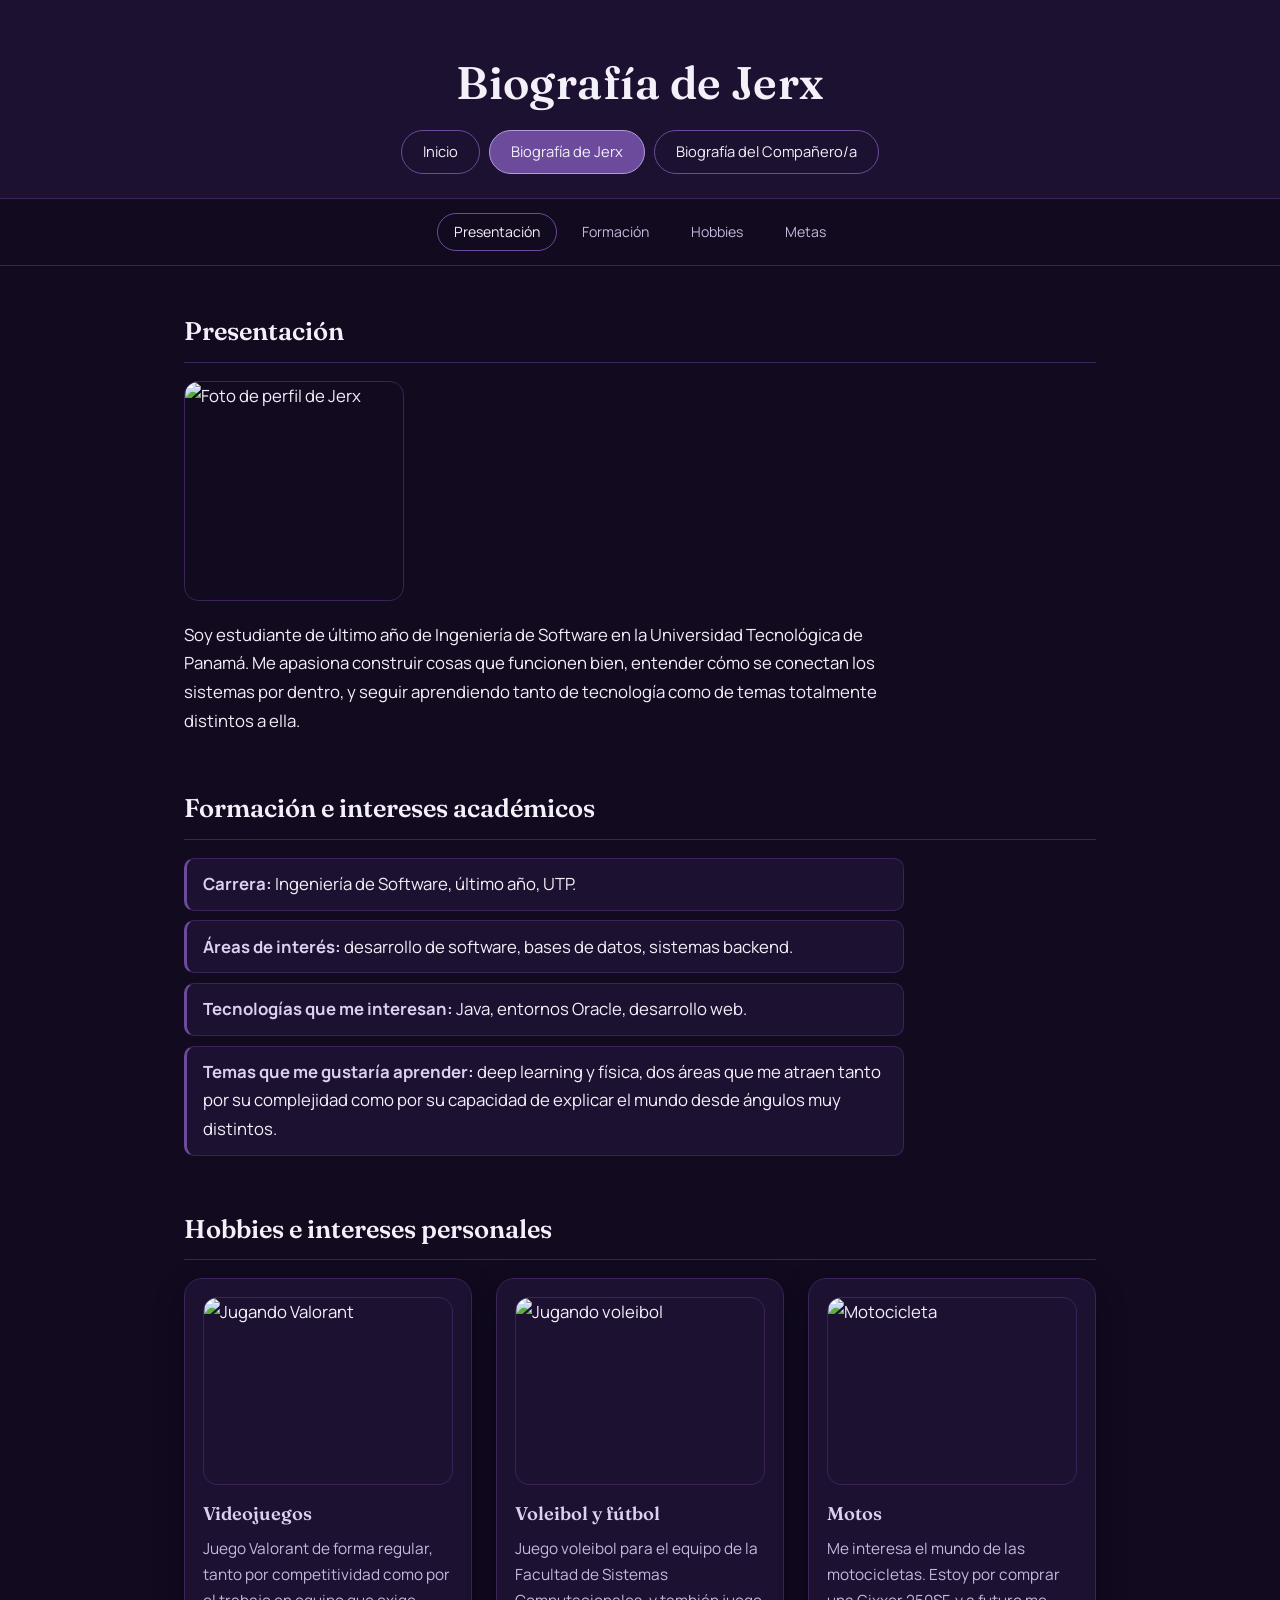
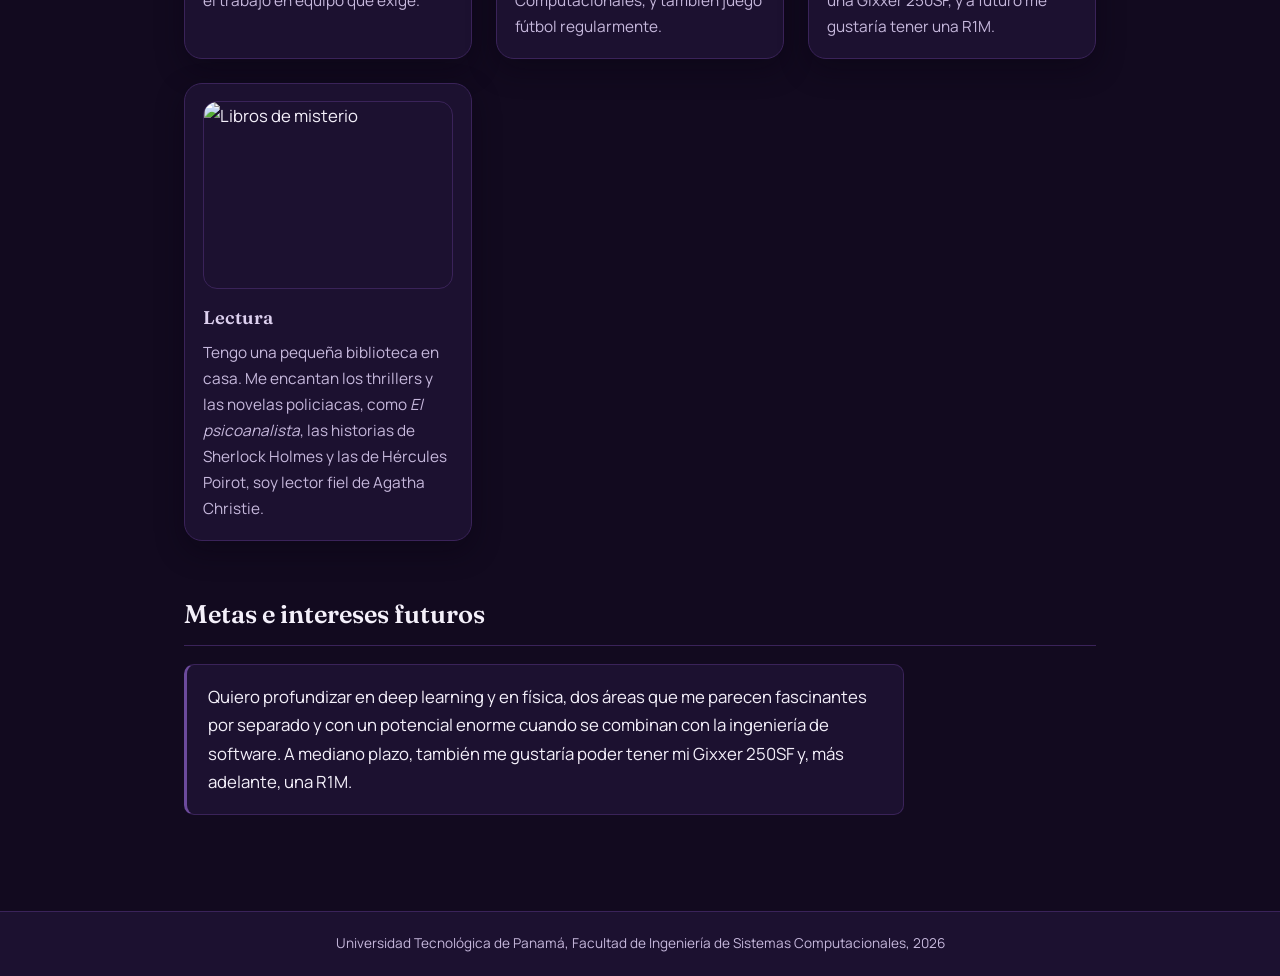
==== biografia1.html @ edcc1bb4 "Laboratorio 1: biografia en la web (HTML + CSS)" ====
<!DOCTYPE html>
<html lang="es">
<head>
  <meta charset="UTF-8">
  <meta name="viewport" content="width=device-width, initial-scale=1.0">
  <title>Biografía de Jerx</title>
  <link rel="preconnect" href="https://fonts.googleapis.com">
  <link rel="preconnect" href="https://fonts.gstatic.com" crossorigin>
  <link href="https://fonts.googleapis.com/css2?family=Fraunces:opsz,wght@9..144,500;9..144,600;9..144,700&family=Manrope:wght@400;500;600;700&display=swap" rel="stylesheet">
  <link rel="stylesheet" href="css/estilos.css">
</head>
<body>

  <header class="header-principal">
    <h1>Biografía de Jerx</h1>
    <nav class="menu-navegacion">
      <ul>
        <li><a href="index.html">Inicio</a></li>
        <li><a href="biografia1.html" class="activo">Biografía de Jerx</a></li>
        <li><a href="biografia2.html">Biografía del Compañero/a</a></li>
      </ul>
    </nav>
  </header>

  <nav class="menu-secciones" aria-label="Secciones de la biografía">
    <ul>
      <li><a href="#presentacion" data-seccion="presentacion">Presentación</a></li>
      <li><a href="#formacion" data-seccion="formacion">Formación</a></li>
      <li><a href="#hobbies" data-seccion="hobbies">Hobbies</a></li>
      <li><a href="#metas" data-seccion="metas">Metas</a></li>
    </ul>
  </nav>

  <main>
    <article class="biografia">

      <section id="presentacion" class="presentacion-personal">
        <h2>Presentación</h2>
        <img src="img/placeholder.jpg" alt="Foto de perfil de Jerx" class="foto-perfil">
        <p>
          Soy estudiante de último año de Ingeniería de Software en la
          Universidad Tecnológica de Panamá. Me apasiona construir cosas que
          funcionen bien, entender cómo se conectan los sistemas por dentro,
          y seguir aprendiendo tanto de tecnología como de temas totalmente
          distintos a ella.
        </p>
      </section>

      <section id="formacion" class="formacion">
        <h2>Formación e intereses académicos</h2>
        <ul>
          <li><strong>Carrera:</strong> Ingeniería de Software, último año, UTP.</li>
          <li><strong>Áreas de interés:</strong> desarrollo de software, bases de datos, sistemas backend.</li>
          <li><strong>Tecnologías que me interesan:</strong> Java, entornos Oracle, desarrollo web.</li>
          <li><strong>Temas que me gustaría aprender:</strong> deep learning y física, dos áreas que me atraen tanto por su complejidad como por su capacidad de explicar el mundo desde ángulos muy distintos.</li>
        </ul>
      </section>

      <section id="hobbies" class="hobbies">
        <h2>Hobbies e intereses personales</h2>
        <div class="grid-hobbies">
          <article class="hobby">
            <img src="img/placeholder.jpg" alt="Jugando Valorant">
            <h3>Videojuegos</h3>
            <p>Juego Valorant de forma regular, tanto por competitividad como por el trabajo en equipo que exige.</p>
          </article>

          <article class="hobby">
            <img src="img/placeholder.jpg" alt="Jugando voleibol">
            <h3>Voleibol y fútbol</h3>
            <p>Juego voleibol para el equipo de la Facultad de Sistemas Computacionales, y también juego fútbol regularmente.</p>
          </article>

          <article class="hobby">
            <img src="img/placeholder.jpg" alt="Motocicleta">
            <h3>Motos</h3>
            <p>Me interesa el mundo de las motocicletas. Estoy por comprar una Gixxer 250SF, y a futuro me gustaría tener una R1M.</p>
          </article>

          <article class="hobby">
            <img src="img/placeholder.jpg" alt="Libros de misterio">
            <h3>Lectura</h3>
            <p>
              Tengo una pequeña biblioteca en casa. Me encantan los thrillers y las
              novelas policiacas, como <em>El psicoanalista</em>, las historias de
              Sherlock Holmes y las de Hércules Poirot, soy lector fiel de Agatha Christie.
            </p>
          </article>
        </div>
      </section>

      <section id="metas" class="metas">
        <h2>Metas e intereses futuros</h2>
        <p>
          Quiero profundizar en deep learning y en física, dos áreas que me
          parecen fascinantes por separado y con un potencial enorme cuando se
          combinan con la ingeniería de software. A mediano plazo, también me
          gustaría poder tener mi Gixxer 250SF y, más adelante, una R1M.
        </p>
      </section>

    </article>
  </main>

  <footer class="footer-principal">
    <p>Universidad Tecnológica de Panamá, Facultad de Ingeniería de Sistemas Computacionales, 2026</p>
  </footer>

  <script>
    // Resalta la sección activa en el menú de secciones mientras el usuario
    // navega por la página (sin dependencias externas).
    const enlacesSeccion = document.querySelectorAll('.menu-secciones a');
    const secciones = document.querySelectorAll('main section[id]');

    const observador = new IntersectionObserver((entradas) => {
      entradas.forEach((entrada) => {
        const enlace = document.querySelector(
          `.menu-secciones a[data-seccion="${entrada.target.id}"]`
        );
        if (!enlace) return;
        if (entrada.isIntersecting) {
          enlacesSeccion.forEach((a) => a.classList.remove('activo'));
          enlace.classList.add('activo');
        }
      });
    }, { rootMargin: '-40% 0px -50% 0px' });

    secciones.forEach((seccion) => observador.observe(seccion));
  </script>

</body>
</html>
---- css/estilos.css ----
/* ===========================================
   SISTEMA DE DISEÑO — MONOCROMÁTICO MORADO
   =========================================== */
:root {
  /* Escala monocromática (morado oscuro → claro) */
  --morado-950: #120a1f;
  --morado-900: #1c1130;
  --morado-800: #291941;
  --morado-700: #3a2359;
  --morado-500: #6c4a9c;
  --morado-300: #b39ddb;
  --morado-200: #ddd0ef;

  --tinta: #f4f0fa;
  --tinta-tenue: #c6b8dc;

  --radio-suave: 14px;
  --radio-pastilla: 999px;

  --fuente-titulo: "Fraunces", "Georgia", serif;
  --fuente-texto: "Manrope", "Segoe UI", sans-serif;

  --ancho-lectura: 720px;
}

* {
  box-sizing: border-box;
  margin: 0;
  padding: 0;
}

html {
  scroll-behavior: smooth;
}

@media (prefers-reduced-motion: reduce) {
  html {
    scroll-behavior: auto;
  }
}

body {
  font-family: var(--fuente-texto);
  font-size: 1.05rem;
  color: var(--tinta);
  background-color: var(--morado-950);
  line-height: 1.7;
}

img {
  max-width: 100%;
  display: block;
  border-radius: var(--radio-suave);
}

a {
  color: var(--morado-200);
}

a:focus-visible,
button:focus-visible {
  outline: 2px solid var(--morado-300);
  outline-offset: 3px;
}

h1, h2, h3 {
  font-family: var(--fuente-titulo);
  font-weight: 600;
  color: var(--tinta);
}

/* ===========================================
   ENCABEZADO PRINCIPAL
   =========================================== */
.header-principal {
  background-color: var(--morado-900);
  border-bottom: 1px solid var(--morado-700);
  padding: 2.75rem 1.5rem 1.5rem;
  text-align: center;
}

.header-principal h1 {
  font-size: clamp(2rem, 4vw, 2.85rem);
  letter-spacing: 0.01em;
  margin-bottom: 0.5rem;
}

.subtitulo {
  color: var(--tinta-tenue);
  font-size: 0.95rem;
  margin-bottom: 1.75rem;
}

/* Menú global (entre páginas) */
.menu-navegacion ul {
  list-style: none;
  display: flex;
  justify-content: center;
  flex-wrap: wrap;
  gap: 0.6rem;
}

.menu-navegacion a {
  display: inline-block;
  text-decoration: none;
  color: var(--tinta);
  padding: 0.55rem 1.3rem;
  border-radius: var(--radio-pastilla);
  border: 1.5px solid var(--morado-500);
  background-color: transparent;
  font-size: 0.92rem;
  transition: background-color 0.2s ease, border-color 0.2s ease;
}

.menu-navegacion a:hover {
  background-color: var(--morado-800);
  border-color: var(--morado-300);
}

.menu-navegacion a.activo {
  background-color: var(--morado-500);
  border-color: var(--morado-300);
}

/* Menú secundario (por secciones dentro de la biografía) */
.menu-secciones {
  position: sticky;
  top: 0;
  z-index: 10;
  background-color: var(--morado-950);
  border-bottom: 1px solid var(--morado-700);
  padding: 0.85rem 1.5rem;
}

.menu-secciones ul {
  list-style: none;
  display: flex;
  justify-content: center;
  flex-wrap: wrap;
  gap: 0.5rem;
  max-width: 960px;
  margin: 0 auto;
}

.menu-secciones a {
  display: inline-block;
  text-decoration: none;
  color: var(--tinta-tenue);
  padding: 0.4rem 1rem;
  border-radius: var(--radio-pastilla);
  border: 1.5px solid transparent;
  font-size: 0.88rem;
  transition: color 0.2s ease, border-color 0.2s ease;
}

.menu-secciones a:hover,
.menu-secciones a.activo {
  color: var(--tinta);
  border-color: var(--morado-500);
}

/* ===========================================
   CONTENIDO PRINCIPAL
   =========================================== */
main {
  max-width: 960px;
  margin: 0 auto;
  padding: 2.75rem 1.5rem;
}

section {
  margin-bottom: 3.25rem;
  scroll-margin-top: 4.5rem;
}

section p {
  max-width: var(--ancho-lectura);
}

h2 {
  font-size: 1.6rem;
  border-bottom: 1px solid var(--morado-700);
  padding-bottom: 0.5rem;
  margin-bottom: 1.15rem;
}

h3 {
  font-size: 1.15rem;
  color: var(--morado-200);
  margin-bottom: 0.4rem;
}

.presentacion-equipo p {
  color: var(--tinta-tenue);
}

/* ===========================================
   TARJETAS DE INTEGRANTES (index)
   =========================================== */
.tarjetas-integrantes {
  display: flex;
  gap: 1.5rem;
  flex-wrap: wrap;
}

.tarjeta-integrante {
  background-color: var(--morado-900);
  border: 1px solid var(--morado-700);
  border-radius: 18px;
  padding: 1.5rem;
  flex: 1 1 280px;
  box-shadow: 0 10px 28px rgba(9, 4, 18, 0.5);
}

.tarjeta-integrante img {
  width: 100%;
  aspect-ratio: 1 / 1;
  object-fit: cover;
  margin-bottom: 1rem;
  border: 1px solid var(--morado-700);
}

.tarjeta-integrante h3 {
  margin-bottom: 0.3rem;
}

.tarjeta-integrante p {
  color: var(--tinta-tenue);
  font-size: 0.95rem;
  margin-bottom: 0.9rem;
}

.enlace-boton {
  display: inline-block;
  text-decoration: none;
  color: var(--tinta);
  border: 1.5px solid var(--morado-500);
  border-radius: var(--radio-suave);
  padding: 0.5rem 1.1rem;
  font-size: 0.9rem;
  transition: background-color 0.2s ease, border-color 0.2s ease;
}

.enlace-boton:hover {
  background-color: var(--morado-800);
  border-color: var(--morado-300);
}

/* ===========================================
   PÁGINAS DE BIOGRAFÍA
   =========================================== */
.foto-perfil {
  width: 220px;
  aspect-ratio: 1 / 1;
  object-fit: cover;
  margin-bottom: 1.25rem;
  border: 1px solid var(--morado-700);
}

.formacion ul {
  list-style: none;
  display: flex;
  flex-direction: column;
  gap: 0.6rem;
  max-width: var(--ancho-lectura);
}

.formacion li {
  background-color: var(--morado-900);
  border: 1px solid var(--morado-700);
  border-left: 3px solid var(--morado-500);
  border-radius: 10px;
  padding: 0.7rem 1rem;
}

.formacion strong {
  color: var(--morado-200);
}

.grid-hobbies {
  display: grid;
  grid-template-columns: repeat(auto-fit, minmax(230px, 1fr));
  gap: 1.5rem;
}

.hobby {
  background-color: var(--morado-900);
  border: 1px solid var(--morado-700);
  border-radius: 18px;
  padding: 1.1rem;
  box-shadow: 0 10px 28px rgba(9, 4, 18, 0.45);
}

.hobby img {
  width: 100%;
  aspect-ratio: 4 / 3;
  object-fit: cover;
  margin-bottom: 0.8rem;
  border: 1px solid var(--morado-700);
}

.hobby p {
  color: var(--tinta-tenue);
  font-size: 0.96rem;
}

.metas p {
  background-color: var(--morado-900);
  border: 1px solid var(--morado-700);
  border-left: 3px solid var(--morado-500);
  border-radius: 10px;
  padding: 1.1rem 1.3rem;
}

/* ===========================================
   PIE DE PÁGINA
   =========================================== */
.footer-principal {
  background-color: var(--morado-900);
  border-top: 1px solid var(--morado-700);
  color: var(--tinta-tenue);
  text-align: center;
  padding: 1.25rem;
  font-size: 0.85rem;
}
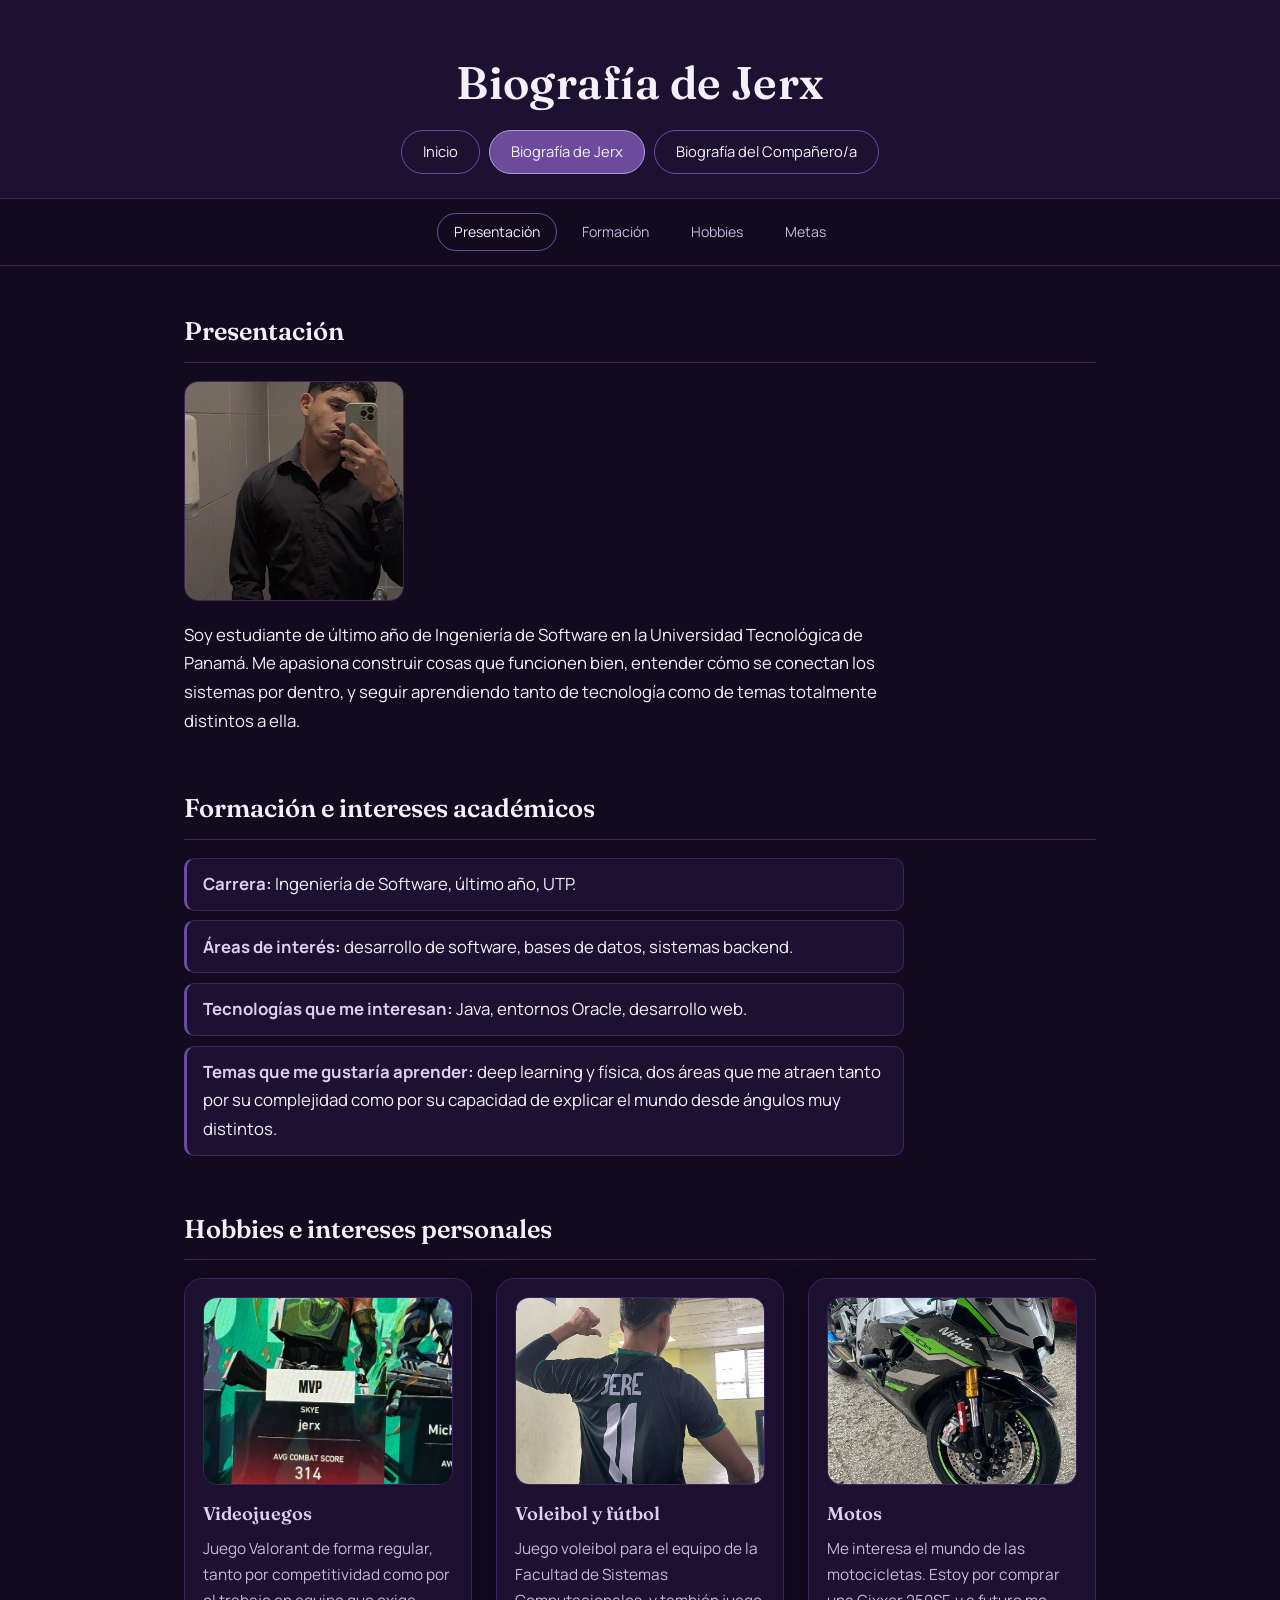
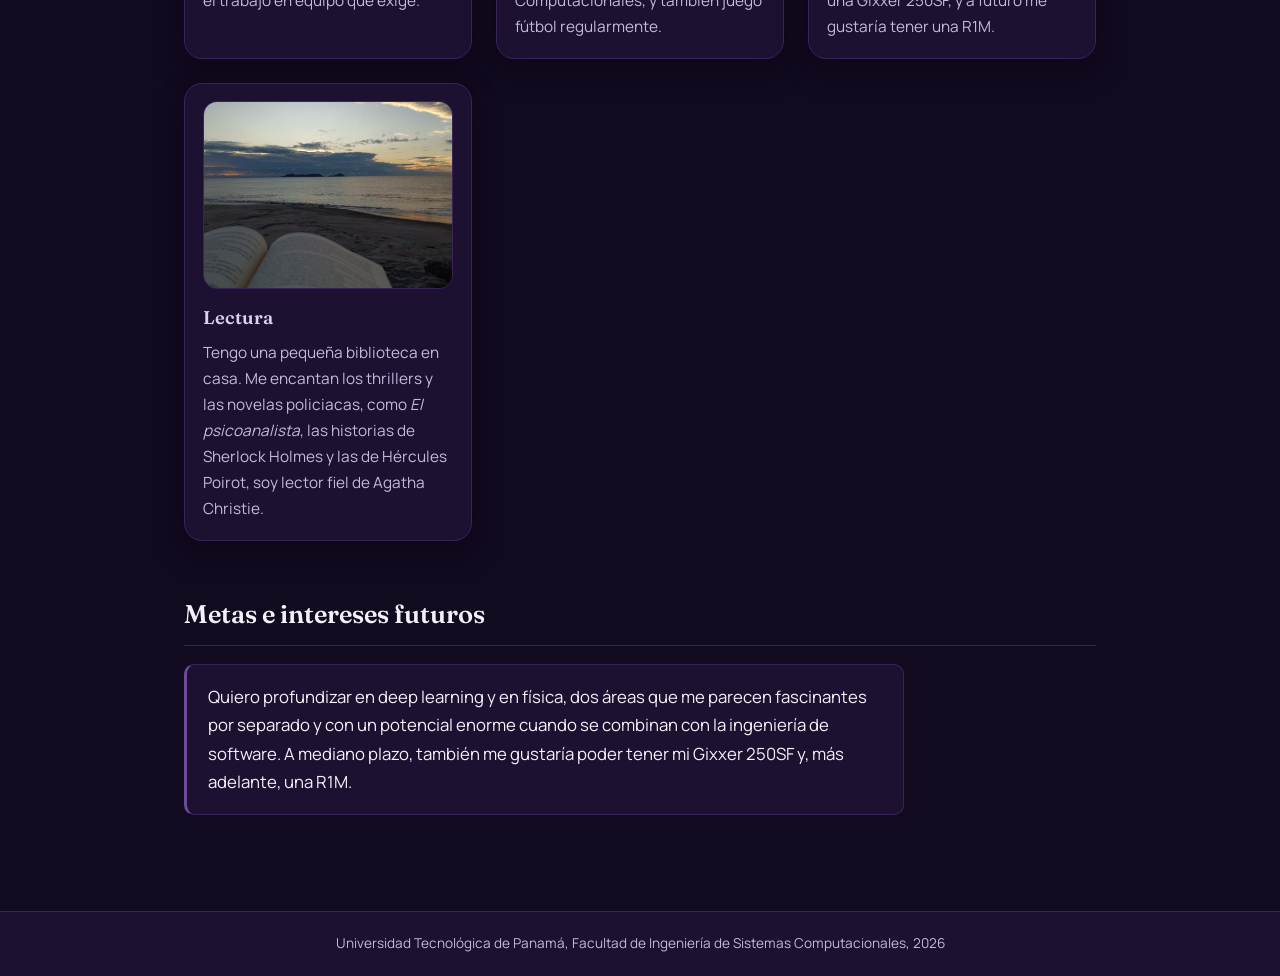
==== commit b2a9c3bb: "Agregar imagenes reales y actualizar referencias en el HTML" ====
--- a/biografia1.html
+++ b/biografia1.html
@@ -36,7 +36,7 @@
 
       <section id="presentacion" class="presentacion-personal">
         <h2>Presentación</h2>
-        <img src="img/placeholder.jpg" alt="Foto de perfil de Jerx" class="foto-perfil">
+        <img src="img/perfil-jerx.jpeg" alt="Foto de perfil de Jerx" class="foto-perfil">
         <p>
           Soy estudiante de último año de Ingeniería de Software en la
           Universidad Tecnológica de Panamá. Me apasiona construir cosas que
@@ -60,25 +60,25 @@
         <h2>Hobbies e intereses personales</h2>
         <div class="grid-hobbies">
           <article class="hobby">
-            <img src="img/placeholder.jpg" alt="Jugando Valorant">
+            <img src="img/valorant.jpeg" alt="Jugando Valorant">
             <h3>Videojuegos</h3>
             <p>Juego Valorant de forma regular, tanto por competitividad como por el trabajo en equipo que exige.</p>
           </article>
 
           <article class="hobby">
-            <img src="img/placeholder.jpg" alt="Jugando voleibol">
+            <img src="img/voleibol.jpeg" alt="Jugando voleibol">
             <h3>Voleibol y fútbol</h3>
             <p>Juego voleibol para el equipo de la Facultad de Sistemas Computacionales, y también juego fútbol regularmente.</p>
           </article>
 
           <article class="hobby">
-            <img src="img/placeholder.jpg" alt="Motocicleta">
+            <img src="img/motos.jpeg" alt="Motocicleta">
             <h3>Motos</h3>
             <p>Me interesa el mundo de las motocicletas. Estoy por comprar una Gixxer 250SF, y a futuro me gustaría tener una R1M.</p>
           </article>
 
           <article class="hobby">
-            <img src="img/placeholder.jpg" alt="Libros de misterio">
+            <img src="img/libros.jpeg" alt="Libros de misterio">
             <h3>Lectura</h3>
             <p>
               Tengo una pequeña biblioteca en casa. Me encantan los thrillers y las
